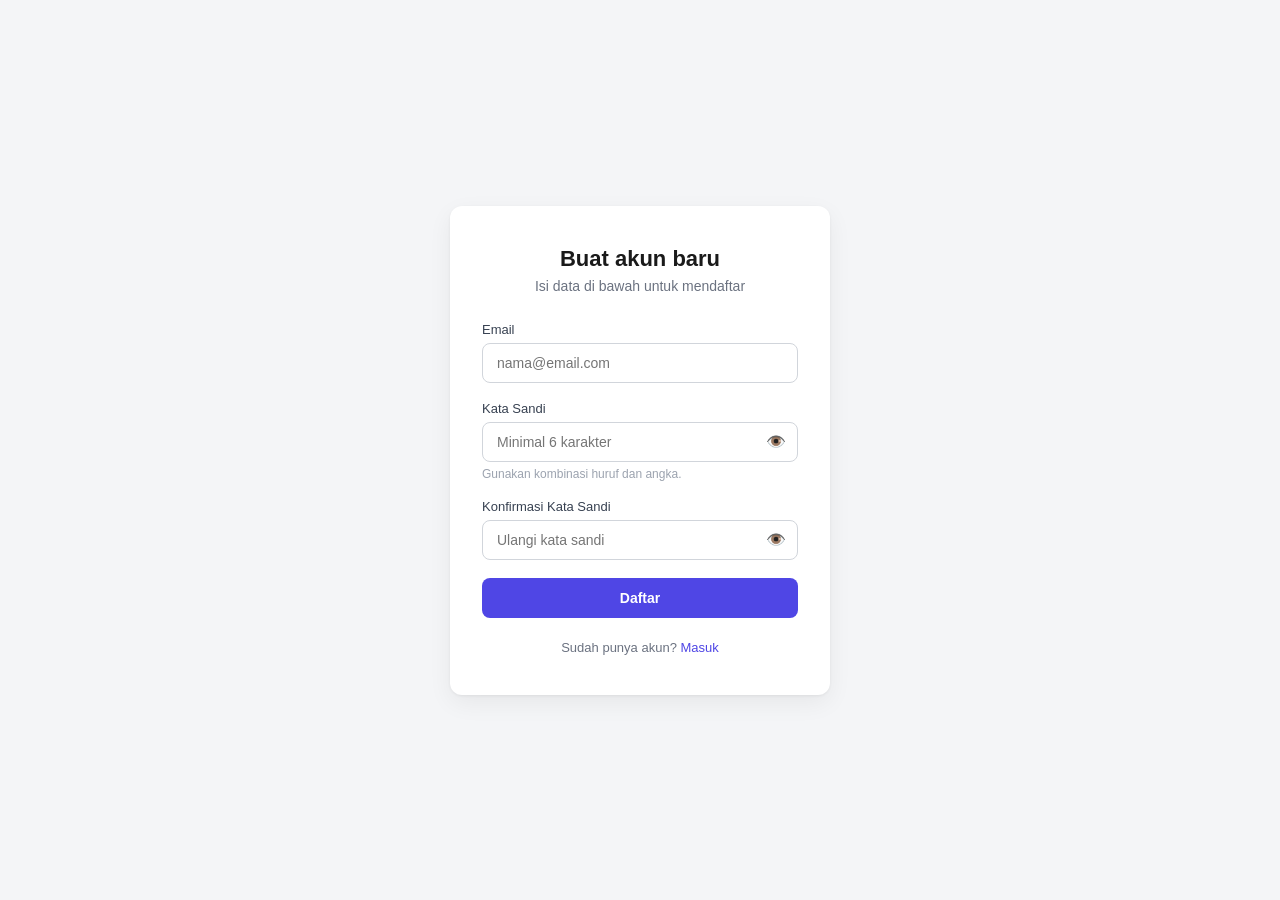
==== register.html @ c462b303 "feat: Redesign UI layout using external CSS" ====
<!DOCTYPE html>
<html lang="id">
<head>
  <meta charset="UTF-8">
  <meta name="viewport" content="width=device-width, initial-scale=1.0">
  <title>Daftar</title>
  <link rel="stylesheet" href="style.css">
</head>
<body>

  <div class="card">
    <h1>Buat akun baru</h1>
    <p class="subtitle">Isi data di bawah untuk mendaftar</p>

    <div class="error" id="errorBox">Terjadi kesalahan. Periksa kembali data Anda.</div>

    <form id="registerForm">
      <div class="field">
        <label for="email">Email</label>
        <input type="email" id="email" placeholder="nama@email.com" required>
      </div>

      <div class="field">
        <label for="password">Kata Sandi</label>
        <div class="password-wrapper">
          <input type="password" id="password" placeholder="Minimal 6 karakter" required>
          <button type="button" class="toggle-password" data-target="password">👁️</button>
        </div>
        <p class="hint">Gunakan kombinasi huruf dan angka.</p>
      </div>

      <div class="field">
        <label for="confirmPassword">Konfirmasi Kata Sandi</label>
        <div class="password-wrapper">
          <input type="password" id="confirmPassword" placeholder="Ulangi kata sandi" required>
          <button type="button" class="toggle-password" data-target="confirmPassword">👁️</button>
        </div>
      </div>

      <button type="submit" class="submit" id="submitBtn">Daftar</button>
    </form>

    <p class="footer-text">Sudah punya akun? <a href="index.html">Masuk</a></p>
  </div>

  <script src="script.js"></script>
</body>
</html>
---- style.css ----
* {
  box-sizing: border-box;
  margin: 0;
  padding: 0;
}

body {
  font-family: -apple-system, BlinkMacSystemFont, "Segoe UI", Roboto, Helvetica, Arial, sans-serif;
  background: #f4f5f7;
  min-height: 100vh;
  display: flex;
  align-items: center;
  justify-content: center;
  padding: 20px;
}

.card {
  background: #ffffff;
  width: 100%;
  max-width: 380px;
  padding: 40px 32px;
  border-radius: 12px;
  box-shadow: 0 1px 3px rgba(0,0,0,0.06), 0 8px 24px rgba(0,0,0,0.06);
}

.card h1 {
  font-size: 22px;
  font-weight: 600;
  color: #1a1a1a;
  text-align: center;
  margin-bottom: 6px;
}

.card p.subtitle {
  text-align: center;
  color: #6b7280;
  font-size: 14px;
  margin-bottom: 28px;
}

.field {
  margin-bottom: 18px;
}

.field label {
  display: block;
  font-size: 13px;
  font-weight: 500;
  color: #374151;
  margin-bottom: 6px;
}

.field input {
  width: 100%;
  padding: 11px 14px;
  font-size: 14px;
  border: 1px solid #d1d5db;
  border-radius: 8px;
  outline: none;
  transition: border-color 0.15s ease, box-shadow 0.15s ease;
}

.field input:focus {
  border-color: #4f46e5;
  box-shadow: 0 0 0 3px rgba(79, 70, 229, 0.12);
}

/* CSS Tambahan untuk Wrapper Input Password dan Tombol Toggle Mata */
.password-wrapper {
  position: relative;
  display: flex;
  align-items: center;
}

.password-wrapper input {
  padding-right: 40px;
}

.toggle-password {
  position: absolute;
  right: 12px;
  background: none;
  border: none;
  cursor: pointer;
  font-size: 16px;
  color: #6b7280;
  user-select: none;
  padding: 0;
  line-height: 1;
}

.hint {
  font-size: 12px;
  color: #9ca3af;
  margin-top: 5px;
}

.row {
  display: flex;
  align-items: center;
  justify-content: space-between;
  margin-bottom: 22px;
  font-size: 13px;
}

.row label {
  display: flex;
  align-items: flex-start;
  gap: 8px;
  color: #4b5563;
  cursor: pointer;
  line-height: 1.4;
}

.row input[type="checkbox"] {
  margin-top: 2px;
}

.row a {
  color: #4f46e5;
  text-decoration: none;
}

.row a:hover {
  text-decoration: underline;
}

button.submit {
  width: 100%;
  padding: 12px;
  background: #4f46e5;
  color: #fff;
  font-size: 14px;
  font-weight: 600;
  border: none;
  border-radius: 8px;
  cursor: pointer;
  transition: background 0.15s ease;
}

button.submit:hover {
  background: #4338ca;
}

button.submit:disabled {
  background: #a5a6f6;
  cursor: not-allowed;
}

.error {
  display: none;
  background: #fef2f2;
  color: #b91c1c;
  font-size: 13px;
  padding: 10px 12px;
  border-radius: 8px;
  margin-bottom: 18px;
}

.footer-text {
  text-align: center;
  font-size: 13px;
  color: #6b7280;
  margin-top: 22px;
}

.footer-text a {
  color: #4f46e5;
  text-decoration: none;
  font-weight: 500;
}

.footer-text a:hover {
  text-decoration: underline;
}
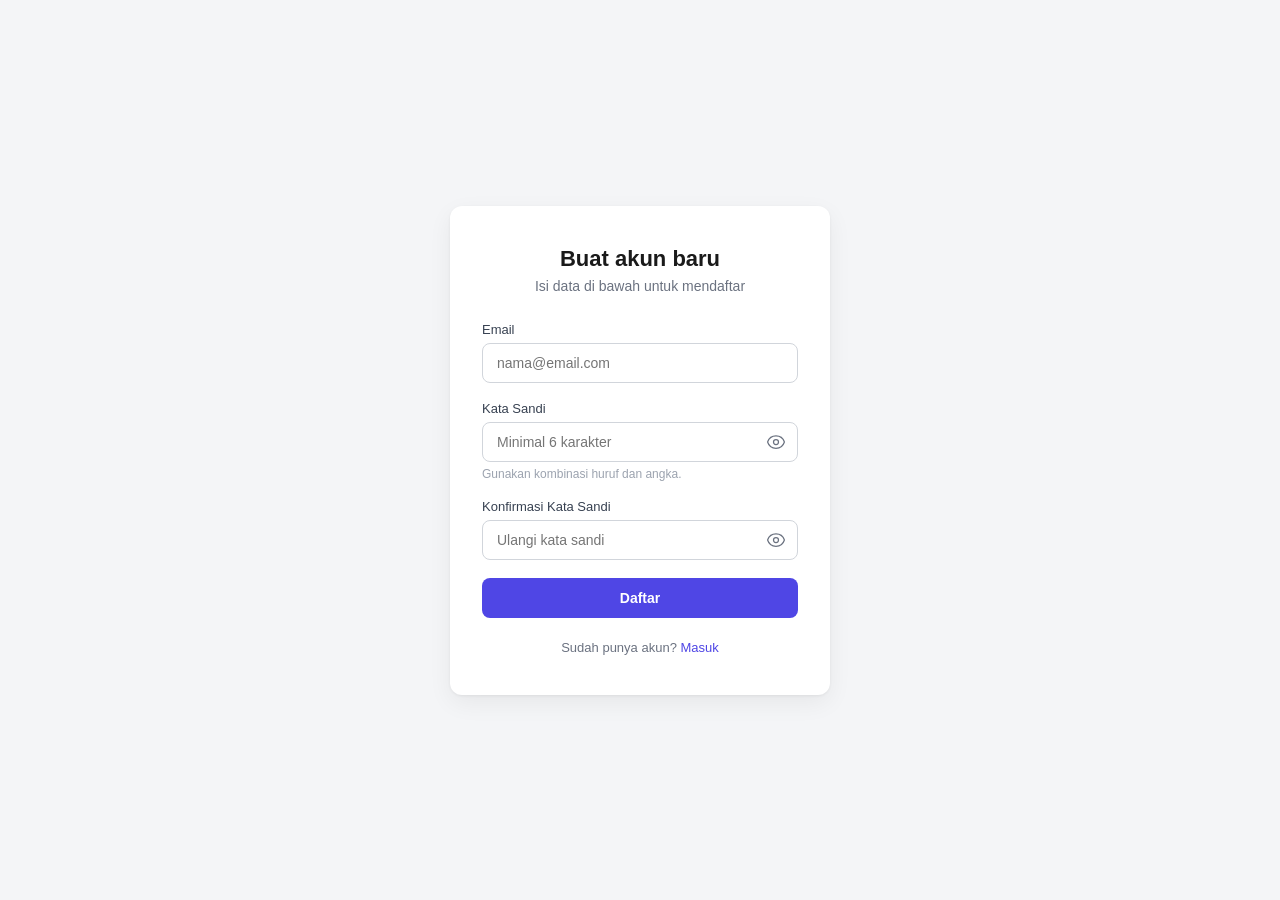
==== commit 98d36aed: "style: Perubahan Icon Show/Hide Password" ====
--- a/register.html
+++ b/register.html
@@ -24,7 +24,13 @@
         <label for="password">Kata Sandi</label>
         <div class="password-wrapper">
           <input type="password" id="password" placeholder="Minimal 6 karakter" required>
-          <button type="button" class="toggle-password" data-target="password">👁️</button>
+          <button type="button" class="toggle-password" data-target="password" aria-label="Toggle password visibility">
+            <!-- SVG Mata Terbuka Baru -->
+            <svg class="eye-icon" xmlns="http://www.w3.org/2000/svg" fill="none" viewBox="0 0 24 24" stroke-width="1.5" stroke="currentColor">
+              <path stroke-linecap="round" stroke-linejoin="round" d="M2.036 12.322a1.012 1.012 0 0 1 0-.639C3.423 7.51 7.36 4.5 12 4.5c4.638 0 8.573 3.007 9.963 7.178.07.207.07.431 0 .639C20.577 16.49 16.64 19.5 12 19.5c-4.638 0-8.573-3.007-9.963-7.178Z" />
+              <path stroke-linecap="round" stroke-linejoin="round" d="M15 12a3 3 0 1 1-6 0 3 3 0 0 1 6 0Z" />
+            </svg>
+          </button>
         </div>
         <p class="hint">Gunakan kombinasi huruf dan angka.</p>
       </div>
@@ -33,7 +39,13 @@
         <label for="confirmPassword">Konfirmasi Kata Sandi</label>
         <div class="password-wrapper">
           <input type="password" id="confirmPassword" placeholder="Ulangi kata sandi" required>
-          <button type="button" class="toggle-password" data-target="confirmPassword">👁️</button>
+          <button type="button" class="toggle-password" data-target="confirmPassword" aria-label="Toggle password visibility">
+            <!-- SVG Mata Terbuka Baru -->
+            <svg class="eye-icon" xmlns="http://www.w3.org/2000/svg" fill="none" viewBox="0 0 24 24" stroke-width="1.5" stroke="currentColor">
+              <path stroke-linecap="round" stroke-linejoin="round" d="M2.036 12.322a1.012 1.012 0 0 1 0-.639C3.423 7.51 7.36 4.5 12 4.5c4.638 0 8.573 3.007 9.963 7.178.07.207.07.431 0 .639C20.577 16.49 16.64 19.5 12 19.5c-4.638 0-8.573-3.007-9.963-7.178Z" />
+              <path stroke-linecap="round" stroke-linejoin="round" d="M15 12a3 3 0 1 1-6 0 3 3 0 0 1 6 0Z" />
+            </svg>
+          </button>
         </div>
       </div>
 
--- a/style.css
+++ b/style.css
@@ -65,7 +65,7 @@
   box-shadow: 0 0 0 3px rgba(79, 70, 229, 0.12);
 }
 
-/* CSS Tambahan untuk Wrapper Input Password dan Tombol Toggle Mata */
+/* CSS Wrapper Input Password dan Tombol Toggle SVG */
 .password-wrapper {
   position: relative;
   display: flex;
@@ -82,11 +82,21 @@
   background: none;
   border: none;
   cursor: pointer;
-  font-size: 16px;
   color: #6b7280;
-  user-select: none;
   padding: 0;
-  line-height: 1;
+  display: flex;
+  align-items: center;
+  justify-content: center;
+  outline: none;
+}
+
+.toggle-password:hover {
+  color: #374151;
+}
+
+.toggle-password .eye-icon {
+  width: 20px;
+  height: 20px;
 }
 
 .hint {
